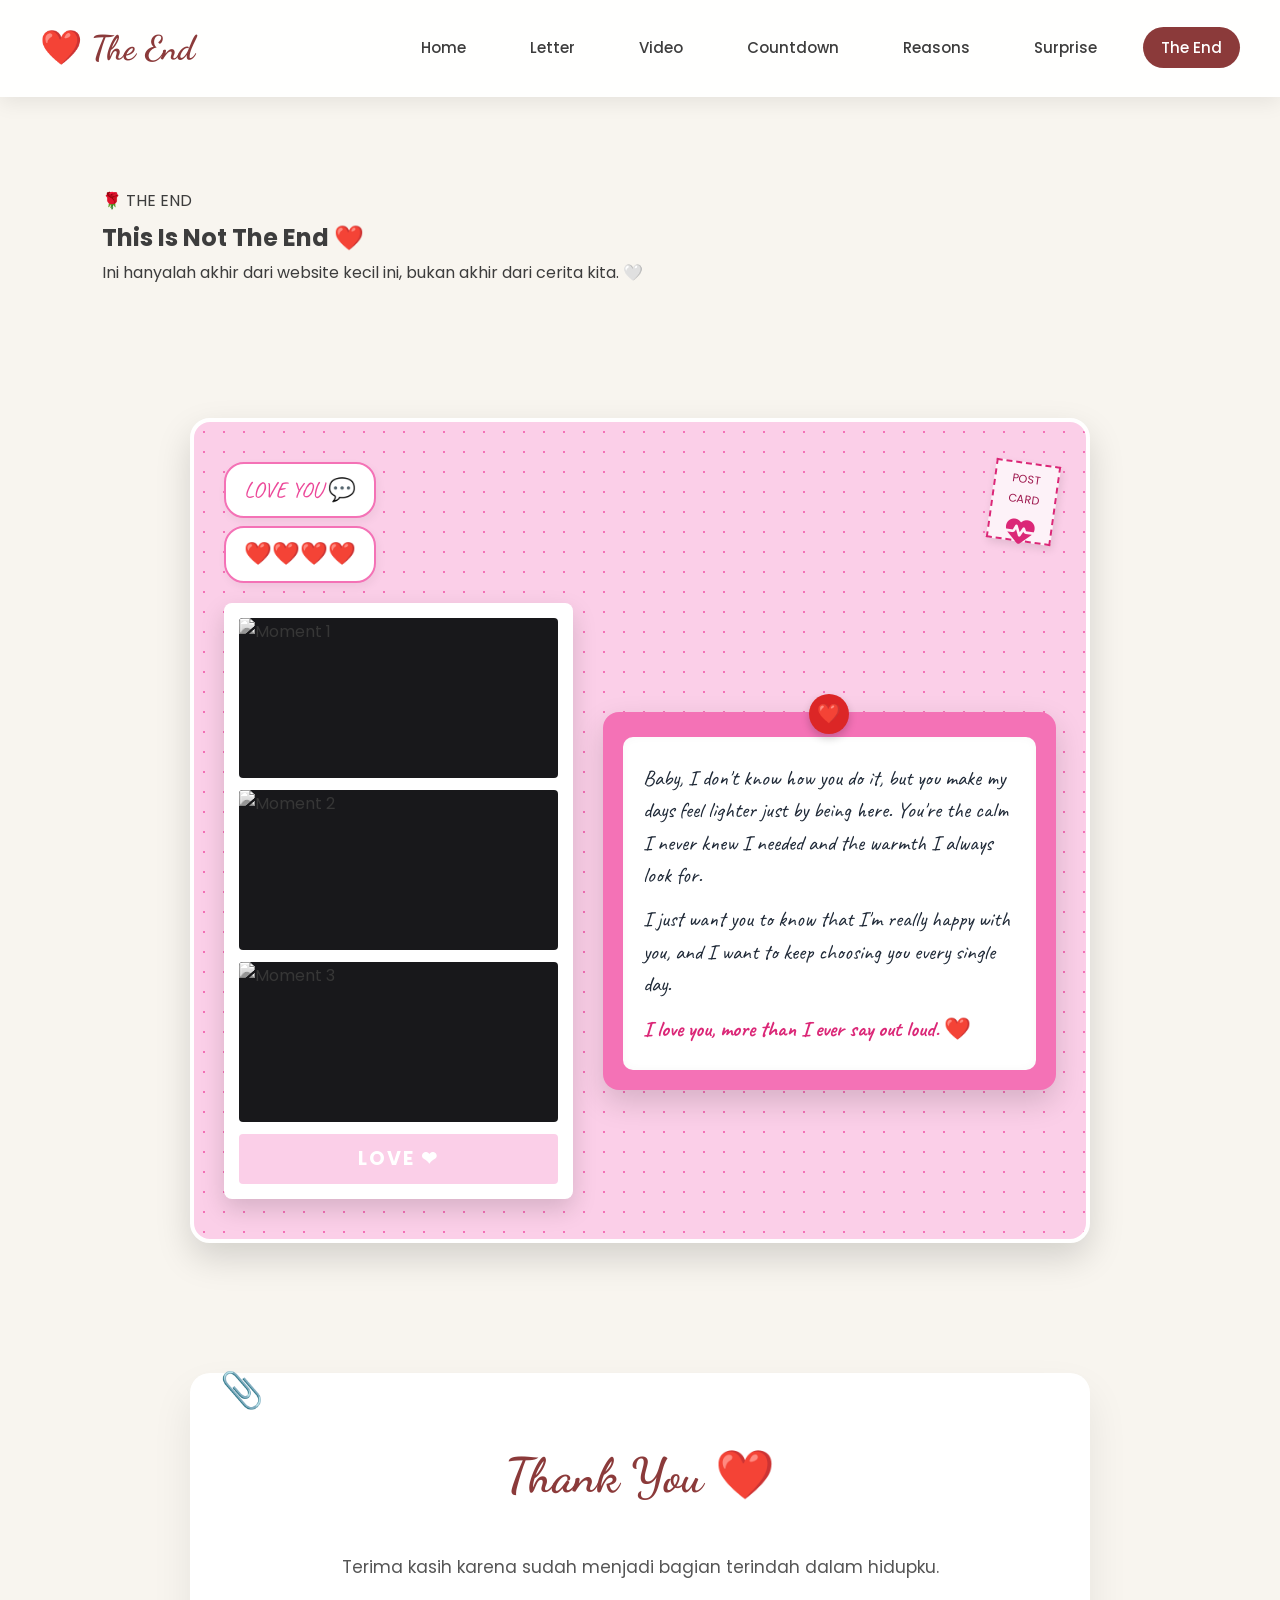
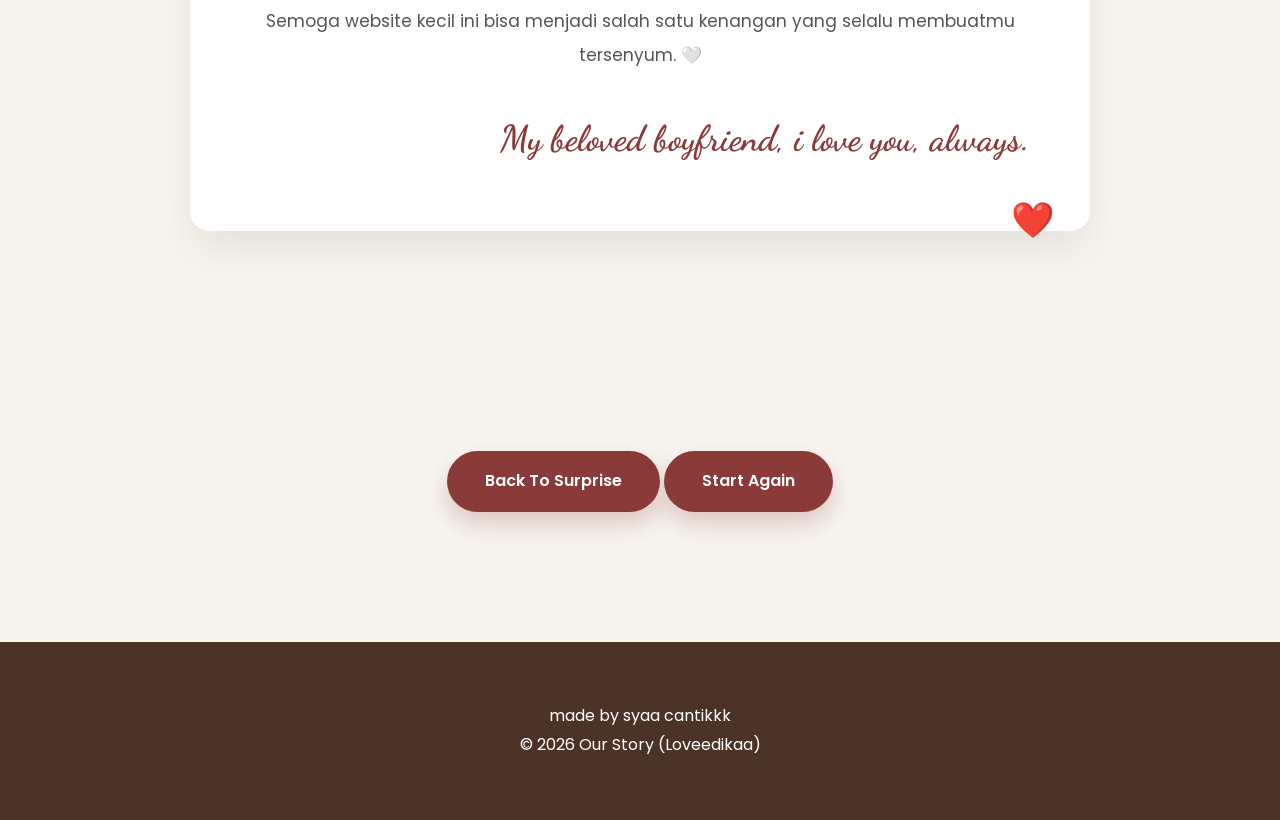
==== end.html @ 14e93967 "Add files via upload" ====
<!DOCTYPE html>

<html lang="en">

<head>

<meta charset="UTF-8">

<meta name="viewport" content="width=device-width, initial-scale=1.0">

<title>The End ❤️</title>

<link rel="preconnect" href="https://fonts.googleapis.com">

<link rel="preconnect" href="https://fonts.gstatic.com" crossorigin>

<link href="https://fonts.googleapis.com/css2?family=Poppins:wght@300;400;600;700&family=Dancing+Script:wght@700&family=Caveat:wght@600&display=swap" rel="stylesheet">

<link rel="stylesheet" href="https://cdnjs.cloudflare.com/ajax/libs/font-awesome/6.7.2/css/all.min.css">

<link href="https://unpkg.com/aos@2.3.4/dist/aos.css" rel="stylesheet">

<link rel="stylesheet" href="style.css">

<!-- Custom Style untuk Mengubah Tampilan Menjadi Scrapbook Photo Strip & Amplop Pink -->
<style>
    .scrapbook-end-container {
        max-width: 900px;
        margin: 40px auto;
        padding: 40px 30px;
        background: #fbcfe8; /* Pink bertekstur lembut */
        background-image: radial-gradient(#f472b6 1px, transparent 1px);
        background-size: 20px 20px;
        border-radius: 20px;
        box-shadow: 0 15px 35px rgba(0,0,0,0.15);
        position: relative;
        overflow: hidden;
        border: 4px solid #ffffff;
    }

    /* Element Hiasan Atas (Stamp & Chat Bubbles) */
    .top-decorations {
        display: flex;
        justify-content: space-between;
        align-items: flex-start;
        margin-bottom: 20px;
    }

    .chat-bubbles {
        display: flex;
        flex-direction: column;
        gap: 8px;
    }

    .bubble {
        background: #ffffff;
        color: #ec4899;
        font-family: 'Caveat', cursive;
        font-size: 1.4rem;
        padding: 6px 18px;
        border-radius: 20px;
        display: inline-block;
        box-shadow: 2px 4px 10px rgba(0,0,0,0.05);
        border: 2px solid #f472b6;
        width: fit-content;
    }

    .stamp-badge {
        width: 65px;
        height: 80px;
        background: #fdf2f8;
        border: 2px dashed #db2777;
        padding: 5px;
        text-align: center;
        font-size: 0.7rem;
        color: #9d174d;
        transform: rotate(8deg);
        box-shadow: 2px 4px 8px rgba(0,0,0,0.1);
    }

    .stamp-badge i {
        font-size: 1.8rem;
        color: #db2777;
        margin-top: 8px;
    }

    /* Layout Utama 2 Kolom (Photo Strip & Amplop Surat) */
    .scrapbook-grid {
        display: grid;
        grid-template-columns: 1fr 1.3fr;
        gap: 30px;
        align-items: center;
        margin-top: 10px;
    }

    /* Photo Strip / Photobooth Frame */
    .photo-strip {
        background: #ffffff;
        padding: 15px;
        border-radius: 8px;
        box-shadow: 0 10px 25px rgba(0,0,0,0.15);
        transform: rotate(-3deg);
        transition: transform 0.3s ease;
    }

    .photo-strip:hover {
        transform: rotate(0deg) scale(1.02);
    }

    .strip-item {
        width: 100%;
        height: 160px;
        margin-bottom: 12px;
        overflow: hidden;
        border-radius: 4px;
        background: #18181b;
    }

    .strip-item img {
        width: 100%;
        height: 100%;
        object-fit: cover;
        filter: grayscale(100%) contrast(110%); /* Efek Photobooth Hitam Putih Sesuai Gambar */
    }

    .strip-footer {
        background: #fbcfe8;
        color: #ffffff;
        text-align: center;
        padding: 8px;
        font-family: 'Poppins', sans-serif;
        font-weight: 700;
        font-size: 1.2rem;
        letter-spacing: 2px;
        border-radius: 4px;
        text-transform: uppercase;
        margin-top: 5px;
    }

    /* Amplop & Surat Pink */
    .envelope-card {
        background: #f472b6;
        padding: 25px 20px 20px 20px;
        border-radius: 16px;
        position: relative;
        box-shadow: 0 12px 30px rgba(0,0,0,0.15);
        transform: rotate(2deg);
    }

    .heart-seal {
        position: absolute;
        top: -18px;
        left: 50%;
        transform: translateX(-50%);
        background: #dc2626;
        color: #ffffff;
        width: 40px;
        height: 40px;
        border-radius: 50%;
        display: flex;
        justify-content: center;
        align-items: center;
        font-size: 1.2rem;
        box-shadow: 0 4px 8px rgba(0,0,0,0.2);
        z-index: 5;
    }

    .letter-paper-inside {
        background: #ffffff;
        padding: 25px 20px;
        border-radius: 10px;
        font-family: 'Caveat', cursive;
        font-size: 1.35rem;
        color: #1f2937;
        line-height: 1.5;
        box-shadow: inset 0 0 10px rgba(0,0,0,0.03);
    }

    .letter-paper-inside p {
        margin-bottom: 12px;
        text-align: left;
    }

    /* Responsif untuk Tampilan HP */
    @media (max-width: 768px) {
        .scrapbook-grid {
            grid-template-columns: 1fr;
            gap: 40px;
        }
        .photo-strip {
            transform: rotate(0deg);
            max-width: 320px;
            margin: 0 auto;
        }
        .envelope-card {
            transform: rotate(0deg);
        }
        .scrapbook-end-container {
            padding: 25px 15px;
        }
    }
</style>

</head>

<body>

<!-- ===========================
FLOATING HEART
=========================== -->

<div id="hearts"></div>

<!-- ===========================
NAVBAR
=========================== -->

<header>

<nav class="navbar">

<div class="logo">

❤️ The End

</div>

<ul>

<li><a href="index.html">Home</a></li>

<li><a href="letter.html">Letter</a></li>

<li><a href="video.html">Video</a></li>

<li><a href="countdown.html">Countdown</a></li>

<li><a href="reasons.html">Reasons</a></li>

<li><a href="surprise.html">Surprise</a></li>

<li><a href="end.html" class="active">The End</a></li>

</ul>

</nav>

</header>

<!-- ===========================
HERO
=========================== -->

<section class="gallery-hero">

<div class="gallery-title" data-aos="zoom-in">

<span>

🌹 THE END

</span>

<h1>

This Is Not The End ❤️

</h1>

<p>

Ini hanyalah akhir dari website kecil ini, bukan akhir dari cerita kita. 🤍

</p>

</div>

</section>

<!-- ===========================
SCRAPBOOK PHOTOSTRIP & LETTER CONTAINER
=========================== -->
<div class="scrapbook-end-container" data-aos="zoom-in">
    
    <!-- Bagian Atas: Chat Bubbles & Perangko -->
    <div class="top-decorations">
        <div class="chat-bubbles">
            <div class="bubble">LOVE YOU 💬</div>
            <div class="bubble">❤️❤️❤️❤️</div>
        </div>
        <div class="stamp-badge">
            POST CARD
            <i class="fa-solid fa-heart-pulse"></i>
        </div>
    </div>

    <!-- Grid Utama: Photobooth Strip di Kiri + Amplop Surat di Kanan -->
    <div class="scrapbook-grid">
        
        <!-- Photo Strip Monokrom (Photobooth 3 Foto) -->
        <div class="photo-strip" data-aos="fade-right">
            <div class="strip-item">
                <img src="../img/photo1.jpg" alt="Moment 1">
            </div>
            <div class="strip-item">
                <img src="../img/photo2.jpg" alt="Moment 2">
            </div>
            <div class="strip-item">
                <img src="../img/photo3.jpg" alt="Moment 3">
            </div>
            <div class="strip-footer">
                LOVE ❤
            </div>
        </div>

        <!-- Amplop Pink dengan Surat di Dalamnya -->
        <div class="envelope-card" data-aos="fade-left">
            <div class="heart-seal">❤️</div>
            <div class="letter-paper-inside">
                <p>
                    Baby, I don't know how you do it, but you make my days feel lighter just by being here. You're the calm I never knew I needed and the warmth I always look for.
                </p>
                <p>
                    I just want you to know that I'm really happy with you, and I want to keep choosing you every single day.
                </p>
                <p style="font-weight: 700; color: #db2777; margin-bottom: 0;">
                    I love you, more than I ever say out loud. ❤️
                </p>
            </div>
        </div>

    </div>
</div>

<!-- =====================================
THANK YOU
===================================== -->

<section class="thank-you">

<div class="message-paper" data-aos="fade-up">

<h2>

Thank You ❤️

</h2>

<p>

Terima kasih karena sudah menjadi bagian terindah dalam hidupku.

</p>

<p>

Semoga website kecil ini bisa menjadi salah satu kenangan yang selalu membuatmu tersenyum. 🤍

</p>

<h3>

My beloved boyfriend, i love you, always.

</h3>

</div>

</section>

<!-- =====================================
BUTTON
===================================== -->

<section class="gallery-navigation" style="text-align: center; margin: 40px 0;">

<a href="surprise.html" class="hero-btn">

 Back To Surprise

</a>

<a href="index.html" class="hero-btn">

 Start Again

</a>

</section>

<!-- =====================================
FOOTER
===================================== -->

<footer class="footer">

<p>

made by syaa cantikkk

</p>
<p>

© 2026 Our Story (Loveedikaa)

</p>

</footer>

<!-- =====================================
SCROLL TOP
===================================== -->

<button id="topBtn">

<i class="fa-solid fa-arrow-up"></i>

</button>

<!-- =====================================
AOS & SCRIPTS
===================================== -->

<script src="https://unpkg.com/aos@2.3.4/dist/aos.js"></script>

<script>

AOS.init({

duration:1200,

once:true

});

</script>

<script src="script.js"></script>

</body>

</html>
---- style.css ----
/* ======================================================
GOOGLE FONT
====================================================== */

@import url('https://fonts.googleapis.com/css2?family=Poppins:wght@300;400;500;600;700&family=Dancing+Script:wght@700&display=swap');

/* ======================================================
RESET
====================================================== */

*{
margin:0;
padding:0;
box-sizing:border-box;
scroll-behavior:smooth;
}

body{

font-family:'Poppins',sans-serif;
background:#f8f5ef;
color:#3d3d3d;
overflow-x:hidden;
line-height:1.8;

}

/* ======================================================
SCROLLBAR
====================================================== */

::-webkit-scrollbar{

width:10px;

}

::-webkit-scrollbar-track{

background:#ece7df;

}

::-webkit-scrollbar-thumb{

background:#8b5e3c;
border-radius:20px;

}

::-webkit-scrollbar-thumb:hover{

background:#6d472b;

}

/* ======================================================
LINK
====================================================== */

a{

text-decoration:none;
color:inherit;

}

img{

max-width:100%;
display:block;

}

section{

padding:90px 8%;

}

/* ======================================================
LOADING
====================================================== */

.loading{

position:fixed;
top:0;
left:0;
width:100%;
height:100vh;

background:#f8f5ef;

display:flex;
justify-content:center;
align-items:center;
flex-direction:column;

z-index:99999;

}

.loader-heart{

font-size:70px;

animation:heartbeat 1s infinite;

}

.loading h2{

margin-top:20px;

font-size:28px;

color:#8b3a3a;

}

.loading p{

margin-top:10px;

color:#777;

}

/* ======================================================
WELCOME POPUP
====================================================== */

.popup{

position:fixed;

top:0;
left:0;

width:100%;
height:100vh;

display:flex;
justify-content:center;
align-items:center;

z-index:9999;

}

.popup-bg{

position:absolute;

width:100%;
height:100%;

background:rgba(0,0,0,.55);

backdrop-filter:blur(4px);

}

.envelope-box{

position:relative;

z-index:5;

}

.envelope{

width:520px;

max-width:92%;

background:#fffaf5;

border-radius:18px;

padding:40px;

box-shadow:0 20px 45px rgba(0,0,0,.2);

position:relative;

overflow:hidden;

}

.envelope::before{

content:"";

position:absolute;

top:0;
left:0;

width:100%;
height:8px;

background:#8b3a3a;

}

.letter-card{

text-align:center;

}

.letter-card h1{

font-family:'Dancing Script',cursive;

font-size:45px;

color:#8b3a3a;

margin-bottom:25px;

}

.letter-card p{

font-size:16px;

line-height:2;

color:#555;

margin-bottom:35px;

}

.letter-card button{

padding:15px 35px;

border:none;

border-radius:50px;

background:#8b3a3a;

color:#fff;

font-size:16px;

cursor:pointer;

transition:.4s;

}

.letter-card button:hover{

background:#a34d4d;

transform:translateY(-4px);

}

/* ======================================================
FLOATING HEART
====================================================== */

#hearts{

position:fixed;

left:0;
top:0;

width:100%;
height:100%;

pointer-events:none;

overflow:hidden;

z-index:1;

}

/* ======================================================
NAVBAR
====================================================== */

header{

position:sticky;

top:0;

z-index:999;

background:rgba(255,255,255,.92);

backdrop-filter:blur(12px);

box-shadow:0 5px 20px rgba(0,0,0,.08);

}

.navbar{

max-width:1300px;

margin:auto;

padding:18px 40px;

display:flex;

justify-content:space-between;

align-items:center;

}

.logo{

font-family:'Dancing Script',cursive;

font-size:34px;

color:#8b3a3a;

font-weight:bold;

}

.navbar ul{

display:flex;

gap:28px;

list-style:none;

}

.navbar ul li a{

font-size:15px;

font-weight:500;

padding:10px 18px;

border-radius:30px;

transition:.3s;

}

.navbar ul li a:hover{

background:#8b3a3a;

color:#fff;

}

.active{

background:#8b3a3a;

color:#fff;

}

/* ======================================================
MUSIC BUTTON
====================================================== */

.music-btn{

position:fixed;

bottom:30px;
right:30px;

width:65px;
height:65px;

background:#8b3a3a;

border-radius:50%;

display:flex;

justify-content:center;

align-items:center;

color:#fff;

font-size:24px;

cursor:pointer;

box-shadow:0 10px 25px rgba(0,0,0,.2);

z-index:999;

transition:.3s;

}

.music-btn:hover{

transform:scale(1.1);

}
/* ======================================================
HERO
====================================================== */

.hero{

min-height:100vh;

display:flex;

justify-content:space-between;

align-items:center;

gap:60px;

background:linear-gradient(135deg,#f8f5ef,#f4ede3);

position:relative;

overflow:hidden;

}

.hero::before{

content:"";

position:absolute;

width:350px;
height:350px;

background:#e9d8c7;

border-radius:50%;

top:-120px;
right:-120px;

opacity:.4;

}

.hero-left{

flex:1;

z-index:2;

}

.sub-title{

display:inline-block;

padding:8px 18px;

background:#fff;

border-radius:30px;

color:#8b3a3a;

font-weight:600;

margin-bottom:20px;

box-shadow:0 8px 20px rgba(0,0,0,.08);

}

.hero-left h1{

font-size:62px;

line-height:1.2;

margin-bottom:25px;

color:#4b3327;

}

.hero-left p{

font-size:17px;

color:#666;

margin-bottom:35px;

max-width:650px;

}

.hero-btn{

display:inline-block;

padding:16px 38px;

background:#8b3a3a;

color:#fff;

border-radius:50px;

font-weight:600;

transition:.4s;

box-shadow:0 12px 25px rgba(139,58,58,.25);

}

.hero-btn:hover{

transform:translateY(-6px);

background:#a24848;

}

.hero-right{

flex:1;

display:flex;

justify-content:center;

align-items:center;

}

.camera-card{

width:430px;

background:#fff;

padding:25px;

border-radius:25px;

transform:rotate(-5deg);

box-shadow:0 20px 40px rgba(0,0,0,.12);

transition:.4s;

}

.camera-card:hover{

transform:rotate(0deg) scale(1.03);

}

.camera-card img{

width:100%;

}

/* ======================================================
SECTION TITLE
====================================================== */

.section-title{

text-align:center;

margin-bottom:60px;

}

.section-title span{

display:inline-block;

background:#fff;

padding:8px 18px;

border-radius:30px;

color:#8b3a3a;

font-weight:600;

margin-bottom:15px;

}

.section-title h2{

font-size:42px;

margin-bottom:15px;

color:#4b3327;

}

.section-title p{

color:#666;

max-width:700px;

margin:auto;

}

/* ======================================================
OUR STORY
====================================================== */

.story-grid{

display:grid;

grid-template-columns:repeat(auto-fit,minmax(280px,1fr));

gap:30px;

}

.story-box{

background:#fff;

padding:35px;

border-radius:22px;

box-shadow:0 12px 25px rgba(0,0,0,.08);

transition:.4s;

position:relative;

overflow:hidden;

}

.story-box::before{

content:"";

position:absolute;

top:0;
left:0;

width:100%;
height:6px;

background:#8b3a3a;

}

.story-box:hover{

transform:translateY(-10px);

}

.story-icon{

font-size:45px;

margin-bottom:20px;

}

.story-box h3{

margin-bottom:15px;

color:#4b3327;

}

.story-box p{

color:#666;

}

/* ======================================================
PREVIEW GALLERY
====================================================== */

.preview-gallery{

background:#fdfaf6;

}

.polaroid-wrapper{

display:flex;

justify-content:center;

gap:35px;

flex-wrap:wrap;

}

.polaroid{

width:260px;

background:#fff;

padding:15px 15px 30px;

border-radius:8px;

box-shadow:0 12px 25px rgba(0,0,0,.12);

transition:.4s;

}

.rotate-left{

transform:rotate(-6deg);

}

.rotate-right{

transform:rotate(6deg);

}

.polaroid:hover{

transform:rotate(0deg) scale(1.05);

}

.polaroid img{

height:260px;

object-fit:cover;

border-radius:6px;

}

.polaroid h4{

text-align:center;

margin-top:18px;

font-family:'Dancing Script',cursive;

font-size:28px;

color:#8b3a3a;

}

.gallery-btn{

text-align:center;

margin-top:50px;

}

.gallery-btn a{

display:inline-block;

padding:15px 35px;

background:#8b3a3a;

color:#fff;

border-radius:40px;

font-weight:600;

transition:.4s;

}

.gallery-btn a:hover{

background:#a24848;

}

/* ======================================================
ABOUT US
====================================================== */

.about-us{

display:flex;

align-items:center;

justify-content:space-between;

gap:60px;

flex-wrap:wrap;

}

.about-left{

flex:1;

}

.about-left img{

border-radius:25px;

box-shadow:0 15px 30px rgba(0,0,0,.15);

}

.about-right{

flex:1;

}

.about-right span{

color:#8b3a3a;

font-weight:600;

}

.about-right h2{

font-size:46px;

margin:20px 0;

color:#4b3327;

}

.about-right p{

margin-bottom:20px;

color:#666;

line-height:2;

}

/* ======================================================
LOVE QUOTE
====================================================== */

.love-quote{

padding:110px 8%;

}

.quote-card{

max-width:900px;

margin:auto;

background:#fff;

padding:60px;

border-radius:25px;

text-align:center;

box-shadow:0 15px 35px rgba(0,0,0,.08);

}

.quote-card h2{

font-size:65px;

color:#8b3a3a;

}

.quote-card h1{

font-family:'Dancing Script',cursive;

font-size:50px;

margin:20px 0;

color:#4b3327;

}

.quote-card p{

font-size:18px;

color:#777;

}
/* ======================================================
FILM STRIP
====================================================== */

.film-strip{

background:#fdf8f2;

}

.film-container{

display:flex;

justify-content:center;

align-items:center;

gap:25px;

flex-wrap:wrap;

margin-top:50px;

}

.film-item{

background:#1f1f1f;

padding:15px;

border-radius:15px;

position:relative;

transition:.4s;

box-shadow:0 12px 25px rgba(0,0,0,.18);

}

.film-item::before{

content:"";

position:absolute;

top:10px;
left:8px;

width:10px;
height:10px;

background:#fff;

border-radius:50%;

box-shadow:
0 25px #fff,
0 50px #fff,
0 75px #fff,
0 100px #fff,
0 125px #fff,
230px 0 #fff,
230px 25px #fff,
230px 50px #fff,
230px 75px #fff,
230px 100px #fff,
230px 125px #fff;

}

.film-item img{

width:250px;

height:320px;

object-fit:cover;

border-radius:8px;

margin-top:15px;

}

.film-item:hover{

transform:translateY(-10px) scale(1.03);

}

/* ======================================================
EXPLORE MENU
====================================================== */

.explore{

background:#f8f5ef;

}

.explore-grid{

display:grid;

grid-template-columns:repeat(auto-fit,minmax(250px,1fr));

gap:30px;

margin-top:50px;

}

.explore-card{

background:#fff;

padding:35px;

border-radius:22px;

text-align:center;

box-shadow:0 15px 35px rgba(0,0,0,.08);

transition:.35s;

position:relative;

overflow:hidden;

}

.explore-card::before{

content:"";

position:absolute;

top:0;
left:0;

width:100%;
height:6px;

background:#8b3a3a;

}

.explore-card:hover{

transform:translateY(-12px);

}

.emoji{

font-size:55px;

margin-bottom:20px;

}

.explore-card h3{

margin-bottom:15px;

color:#4b3327;

font-size:24px;

}

.explore-card p{

color:#666;

line-height:1.8;

}

/* ======================================================
FINAL MESSAGE
====================================================== */

.final-message{

background:#fffdf9;

}

.message-paper{

max-width:900px;

margin:auto;

background:#fff;

padding:60px;

border-radius:20px;

box-shadow:0 20px 40px rgba(0,0,0,.08);

position:relative;

}

.message-paper::before{

content:"📎";

position:absolute;

top:-15px;
left:30px;

font-size:35px;

}

.message-paper::after{

content:"❤️";

position:absolute;

bottom:-20px;
right:35px;

font-size:35px;

}

.message-paper h2{

font-family:'Dancing Script',cursive;

font-size:48px;

text-align:center;

color:#8b3a3a;

margin-bottom:30px;

}

.message-paper p{

font-size:17px;

color:#555;

line-height:2;

margin-bottom:20px;

text-align:center;

}

.message-paper h3{

margin-top:35px;

text-align:right;

color:#8b3a3a;

font-family:'Dancing Script',cursive;

font-size:36px;

}

/* ======================================================
FOOTER
====================================================== */

footer{

background:#4b3327;

padding:60px 20px;

text-align:center;

color:#fff;

}

.footer-content h2{

font-family:'Dancing Script',cursive;

font-size:42px;

margin-bottom:15px;

}

.footer-content p{

color:#f0f0f0;

margin:10px 0;

}

.footer-icons{

margin:25px 0;

display:flex;

justify-content:center;

gap:20px;

font-size:28px;

}

.footer-icons span{

transition:.3s;

cursor:default;

}

.footer-icons span:hover{

transform:scale(1.3) rotate(10deg);

}

.copyright{

margin-top:20px;

font-size:15px;

opacity:.8;

}

/* ======================================================
SCROLL TO TOP
====================================================== */

#topBtn{

position:fixed;

right:25px;

bottom:30px;

width:55px;

height:55px;

border:none;

border-radius:50%;

background:#8b3a3a;

color:#fff;

font-size:20px;

cursor:pointer;

display:none;

box-shadow:0 10px 25px rgba(0,0,0,.2);

transition:.3s;

z-index:999;

}

#topBtn:hover{

transform:scale(1.1);

background:#a24848;

}
/* ======================================================
STICKERS
====================================================== */

.sticker{

position:fixed;

font-size:28px;

z-index:5;

opacity:.8;

pointer-events:none;

animation:floatSticker 5s ease-in-out infinite;

}

.sticker1{

top:120px;

left:20px;

}

.sticker2{

top:240px;

right:35px;

animation-delay:1s;

}

.sticker3{

bottom:150px;

left:40px;

animation-delay:2s;

}

.sticker4{

bottom:220px;

right:40px;

animation-delay:3s;

}

.sticker5{

top:50%;

left:10px;

animation-delay:1.5s;

}

.sticker6{

top:60%;

right:15px;

animation-delay:2.5s;

}

.sticker7{

top:85%;

left:80px;

animation-delay:4s;

}

.sticker8{

top:80px;

right:120px;

animation-delay:5s;

}

/* ======================================================
FLOATING HEART
====================================================== */

.heart{

position:fixed;

bottom:-50px;

font-size:22px;

animation:heartUp 7s linear forwards;

pointer-events:none;

z-index:2;

}

/* ======================================================
BUTTON EFFECT
====================================================== */

.hero-btn,
.gallery-btn a,
.letter-card button{

transition:.35s;

}

.hero-btn:hover,
.gallery-btn a:hover,
.letter-card button:hover{

box-shadow:0 20px 35px rgba(139,58,58,.35);

}

/* ======================================================
CARD EFFECT
====================================================== */

.story-box,
.polaroid,
.explore-card,
.message-paper{

transition:.35s;

}

.story-box:hover{

transform:translateY(-12px);

}

.polaroid:hover{

box-shadow:0 20px 40px rgba(0,0,0,.18);

}

.explore-card:hover{

box-shadow:0 20px 45px rgba(0,0,0,.15);

}

.message-paper:hover{

transform:scale(1.02);

}

/* ======================================================
IMAGE EFFECT
====================================================== */

img{

transition:.4s;

}

img:hover{

transform:scale(1.03);

}

/* ======================================================
FADE ANIMATION
====================================================== */

.fade-up{

opacity:0;

transform:translateY(60px);

transition:1s;

}

.fade-up.show{

opacity:1;

transform:translateY(0);

}

/* ======================================================
KEYFRAMES
====================================================== */

@keyframes heartbeat{

0%{

transform:scale(1);

}

50%{

transform:scale(1.2);

}

100%{

transform:scale(1);

}

}

@keyframes floatSticker{

0%{

transform:translateY(0);

}

50%{

transform:translateY(-12px);

}

100%{

transform:translateY(0);

}

}

@keyframes heartUp{

0%{

transform:translateY(0) scale(.8);

opacity:1;

}

100%{

transform:translateY(-110vh) scale(1.6);

opacity:0;

}

}

@keyframes fadeIn{

from{

opacity:0;

}

to{

opacity:1;

}

}

@keyframes slideUp{

from{

opacity:0;

transform:translateY(50px);

}

to{

opacity:1;

transform:translateY(0);

}

}

@keyframes zoomIn{

from{

opacity:0;

transform:scale(.8);

}

to{

opacity:1;

transform:scale(1);

}

}

@keyframes rotateCard{

0%{

transform:rotate(-3deg);

}

50%{

transform:rotate(3deg);

}

100%{

transform:rotate(-3deg);

}

}

/* ======================================================
WELCOME POPUP ANIMATION
====================================================== */

.envelope{

animation:zoomIn .8s ease;

}

.camera-card{

animation:rotateCard 6s ease-in-out infinite;

}

.quote-card{

animation:fadeIn 1.2s;

}
/* ======================================================
RESPONSIVE TABLET
====================================================== */

@media(max-width:992px){

.navbar{

flex-direction:column;

padding:20px;

}

.navbar ul{

flex-wrap:wrap;

justify-content:center;

gap:12px;

margin-top:15px;

}

.hero{

flex-direction:column-reverse;

text-align:center;

padding-top:50px;

}

.hero-left h1{

font-size:48px;

}

.hero-left p{

margin:auto;

margin-bottom:30px;

}

.camera-card{

width:330px;

}

.about-us{

flex-direction:column;

text-align:center;

}

.about-left img{

max-width:400px;

margin:auto;

}

.quote-card{

padding:40px;

}

.quote-card h1{

font-size:38px;

}

.section-title h2{

font-size:34px;

}

.message-paper{

padding:40px;

}

.footer-icons{

flex-wrap:wrap;

}

}

/* ======================================================
RESPONSIVE MOBILE
====================================================== */

@media(max-width:768px){

section{

padding:70px 25px;

}

.logo{

font-size:28px;

}

.navbar{

padding:15px;

}

.navbar ul{

gap:10px;

}

.navbar ul li a{

padding:8px 12px;

font-size:13px;

}

.hero{

padding-top:40px;

}

.hero-left h1{

font-size:38px;

}

.hero-left p{

font-size:15px;

}

.hero-btn{

padding:14px 28px;

font-size:15px;

}

.camera-card{

width:280px;

}

.section-title h2{

font-size:30px;

}

.story-grid{

grid-template-columns:1fr;

}

.story-box{

padding:28px;

}

.polaroid{

width:100%;

max-width:280px;

}

.about-right h2{

font-size:34px;

}

.about-right p{

font-size:15px;

}

.quote-card{

padding:30px;

}

.quote-card h1{

font-size:30px;

}

.quote-card h2{

font-size:50px;

}

.explore-grid{

grid-template-columns:1fr;

}

.message-paper{

padding:30px;

}

.message-paper h2{

font-size:36px;

}

.message-paper h3{

font-size:28px;

}

.footer-content h2{

font-size:34px;

}

.music-btn{

width:55px;

height:55px;

font-size:20px;

right:20px;

bottom:20px;

}

#topBtn{

width:50px;

height:50px;

font-size:18px;

right:20px;

bottom:90px;

}

}

/* ======================================================
SMALL MOBILE
====================================================== */

@media(max-width:480px){

.hero-left h1{

font-size:30px;

}

.hero-left p{

font-size:14px;

}

.section-title h2{

font-size:26px;

}

.camera-card{

width:230px;

}

.polaroid{

max-width:230px;

}

.quote-card h1{

font-size:25px;

}

.footer-content p{

font-size:14px;

}

.loading h2{

font-size:22px;

}

.loading p{

font-size:14px;

}

.letter-card h1{

font-size:32px;

}

.letter-card p{

font-size:14px;

}

.letter-card button{

width:100%;

}

}

/* ======================================================
SELECTION COLOR
====================================================== */

::selection{

background:#8b3a3a;

color:#fff;

}

/* ======================================================
FOCUS STYLE
====================================================== */

button:focus,
a:focus{

outline:none;

}
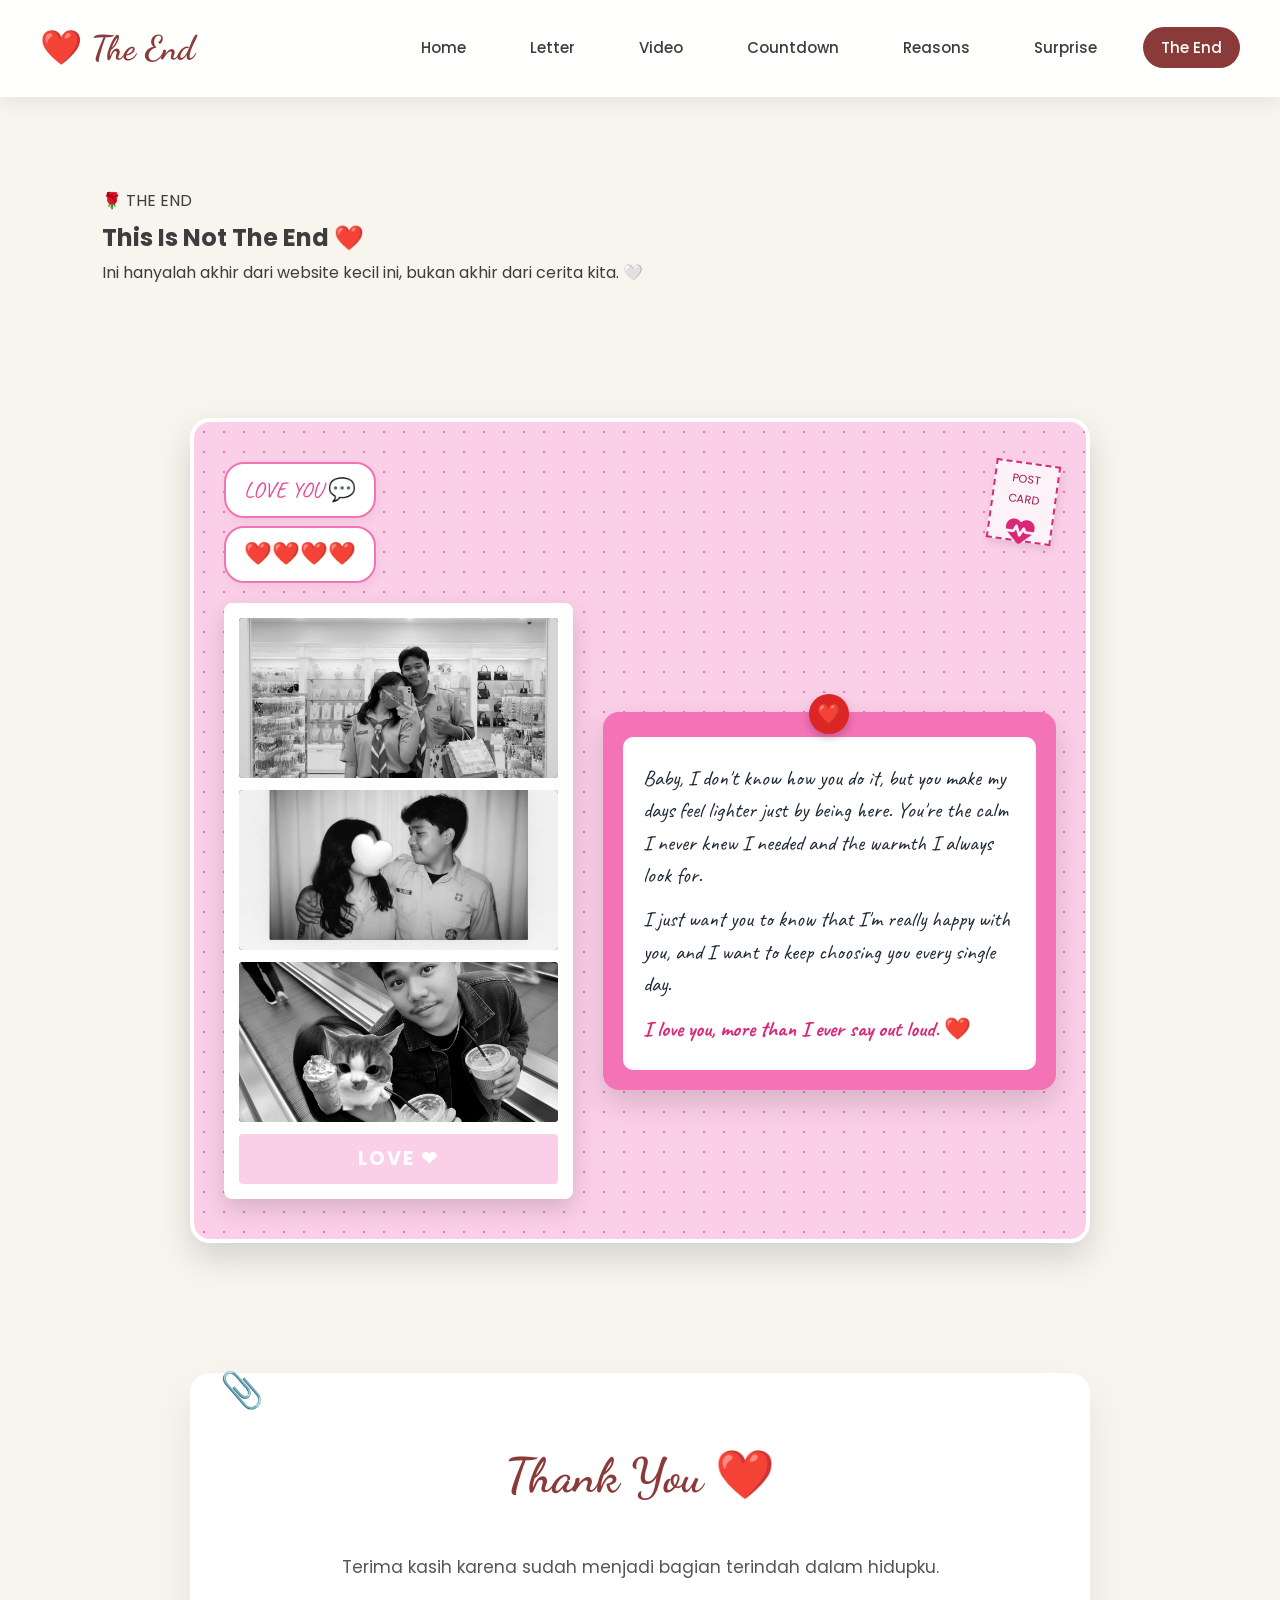
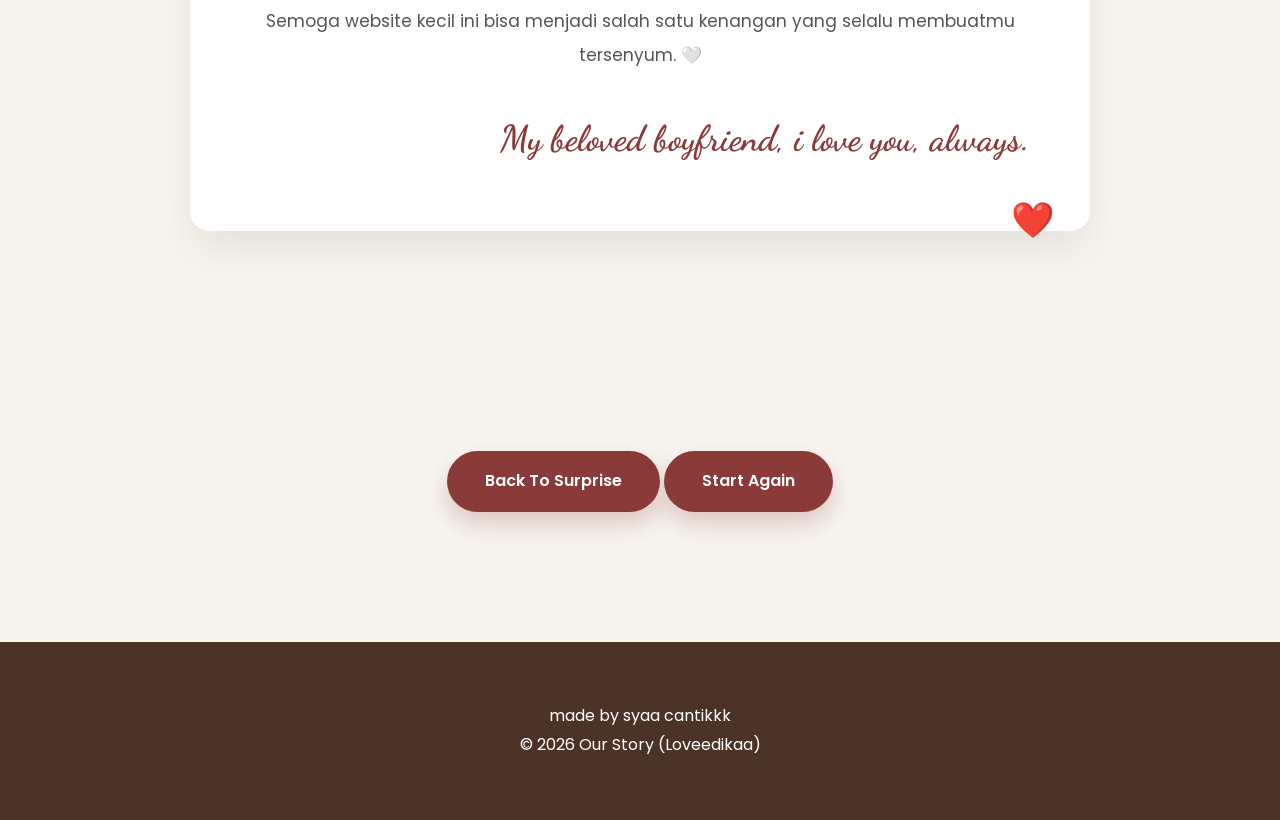
==== commit 28f2ad1a: "Update end.html" ====
--- a/end.html
+++ b/end.html
@@ -300,13 +300,13 @@
         <!-- Photo Strip Monokrom (Photobooth 3 Foto) -->
         <div class="photo-strip" data-aos="fade-right">
             <div class="strip-item">
-                <img src="../img/photo1.jpg" alt="Moment 1">
+                <img src="moment1.jpg" alt="Moment 1">
             </div>
             <div class="strip-item">
-                <img src="../img/photo2.jpg" alt="Moment 2">
+                <img src="moment2.jpg" alt="Moment 2">
             </div>
             <div class="strip-item">
-                <img src="../img/photo3.jpg" alt="Moment 3">
+                <img src="moment3.jpg" alt="Moment 3">
             </div>
             <div class="strip-footer">
                 LOVE ❤
@@ -439,4 +439,4 @@
 
 </body>
 
-</html>+</html>
